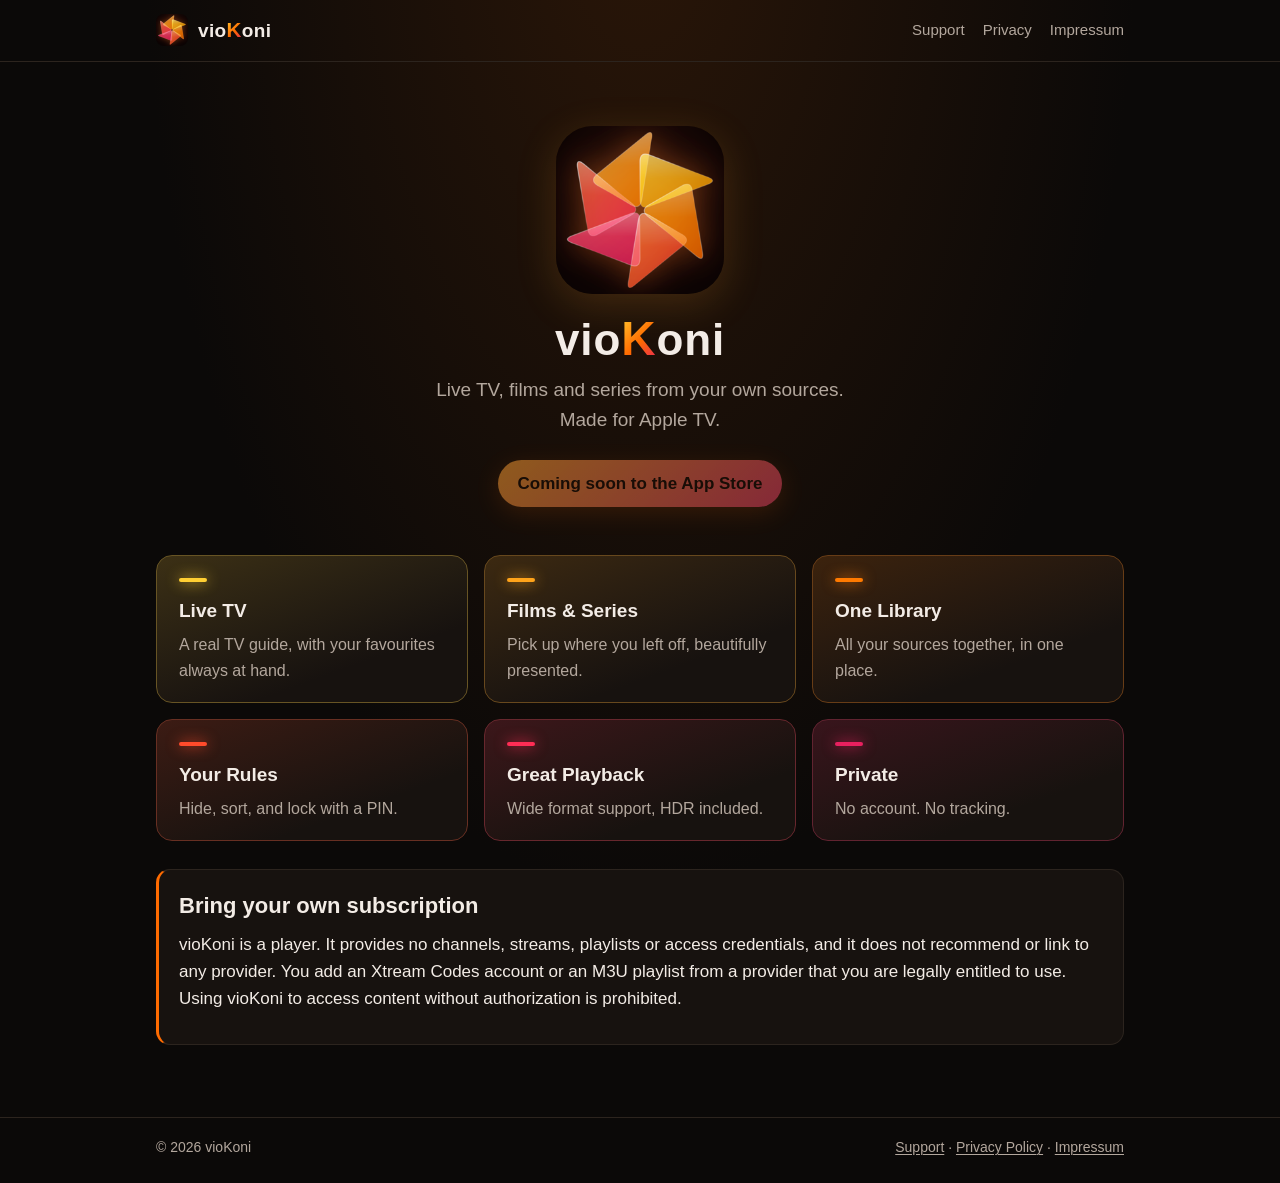
==== index.html @ 30dc4245 "Website, privacy policy, support and Impressum Co-Authored-By: Claude Opus 5.5 <noreply@anthropic.co" ====
<!doctype html>
<html lang="en">
<head>
<meta charset="utf-8">
<meta name="viewport" content="width=device-width, initial-scale=1">
<meta name="tdm-reservation" content="1">
<title>vioKoni</title>
<meta name="description" content="vioKoni is a media player for Apple TV: live TV with a real guide, films and series from the sources you already have.">
<link rel="icon" type="image/png" href="assets/favicon.png">
<link rel="apple-touch-icon" href="assets/apple-touch-icon.png">
<link rel="stylesheet" href="assets/site.css">
</head>
<body class="home">
<header class="site"><div class="wrap">
  <a class="brand" href="./"><img src="assets/favicon.png" alt=""><span class="wordmark">vio<span class="k">K</span>oni</span></a>
  <nav class="site"><a href="support/">Support</a><a href="privacy/">Privacy</a><a href="impressum/">Impressum</a></nav>
</div></header>

<main><div class="wrap">
  <section class="hero">
    <img src="assets/bloom-256.png" alt="vioKoni app icon">
    <h1 class="wordmark" aria-label="vioKoni">vio<span class="k">K</span>oni</h1>
    <p class="lead">Live TV, films and series from your own sources.<br>Made for Apple TV.</p>
    <span class="badge disabled">Coming soon to the App Store</span>
  </section>

  <div class="grid features">
    <div class="feature" style="--c:#ffcf33"><h3>Live TV</h3><p>A real TV guide, with your favourites always at hand.</p></div>
    <div class="feature" style="--c:#ffa31a"><h3>Films &amp; Series</h3><p>Pick up where you left off, beautifully presented.</p></div>
    <div class="feature" style="--c:#ff7a00"><h3>One Library</h3><p>All your sources together, in one place.</p></div>
    <div class="feature" style="--c:#ff4b2b"><h3>Your Rules</h3><p>Hide, sort, and lock with a PIN.</p></div>
    <div class="feature" style="--c:#ff2d55"><h3>Great Playback</h3><p>Wide format support, HDR included.</p></div>
    <div class="feature" style="--c:#e8205f"><h3>Private</h3><p>No account. No tracking.</p></div>
  </div>

  <div class="card notice" style="margin-top:28px">
    <h2>Bring your own subscription</h2>
    <p>vioKoni is a player. It provides no channels, streams, playlists or access credentials, and it does not recommend or link to any provider. You add an Xtream Codes account or an M3U playlist from a provider that you are legally entitled to use. Using vioKoni to access content without authorization is prohibited.</p>
  </div>
</div></main>

<footer class="site"><div class="wrap">
  <span>© 2026 vioKoni</span>
  <span><a href="support/">Support</a> · <a href="privacy/">Privacy Policy</a> · <a href="impressum/">Impressum</a></span>
</div></footer>
</body>
</html>
---- assets/site.css ----
:root {
  --bg: #0b0908;
  --bg-raised: #17120f;
  --text: #f3ece6;
  --muted: #b3a79d;
  --line: #2c241e;
  --accent: #f29a2e;
  --accent-2: #e2405f;
  --link: #ffb562;
  color-scheme: dark;
}

* { box-sizing: border-box; }

html { -webkit-text-size-adjust: 100%; }

body {
  margin: 0;
  background: radial-gradient(ellipse at 50% -10%, #2a1608 0%, var(--bg) 55%) no-repeat, var(--bg);
  color: var(--text);
  font: 17px/1.6 -apple-system, BlinkMacSystemFont, "SF Pro Text", "Segoe UI", Roboto, Helvetica, Arial, sans-serif;
  min-height: 100vh;
  display: flex;
  flex-direction: column;
}

a { color: var(--link); text-decoration-thickness: 1px; text-underline-offset: 2px; }
a:hover { color: #ffd19a; }

.wrap { width: 100%; max-width: 760px; margin: 0 auto; padding: 0 16px; }

header.site {
  border-bottom: 1px solid var(--line);
}
header.site .wrap {
  display: flex; align-items: center; justify-content: space-between;
  gap: 16px; padding-top: 14px; padding-bottom: 14px; flex-wrap: wrap;
}
.brand { display: flex; align-items: center; gap: 10px; color: var(--text); text-decoration: none; font-weight: 650; font-size: 19px; }
.brand img { width: 32px; height: 32px; border-radius: 8px; }
nav.site { display: flex; gap: 18px; flex-wrap: wrap; font-size: 15px; }
nav.site a { color: var(--muted); text-decoration: none; }
nav.site a:hover, nav.site a[aria-current="page"] { color: var(--text); }

main { flex: 1; padding: 40px 0 56px; }

h1 { font-size: 34px; line-height: 1.2; margin: 0 0 8px; letter-spacing: -0.01em; }
h2 { font-size: 22px; margin: 36px 0 8px; }
h3 { font-size: 18px; margin: 24px 0 6px; }
p, ul, ol { margin: 0 0 14px; }
li { margin-bottom: 4px; }
.lead { color: var(--muted); font-size: 19px; }
.meta { color: var(--muted); font-size: 15px; }

.hero { text-align: center; padding: 24px 0 8px; }
.hero img { width: 168px; height: 168px; border-radius: 22%; box-shadow: 0 10px 40px rgba(242,154,46,.18); }
.hero h1 { font-size: 44px; margin-top: 8px; }
.hero .lead { max-width: 560px; margin: 0 auto 24px; }

.badge {
  display: inline-block; padding: 10px 20px; border-radius: 999px;
  background: linear-gradient(135deg, var(--accent), var(--accent-2));
  color: #1a0d05; font-weight: 650; text-decoration: none;
}
.badge.disabled { opacity: .55; pointer-events: none; }

.card {
  background: var(--bg-raised); border: 1px solid var(--line);
  border-radius: 14px; padding: 18px 20px; margin: 16px 0;
}
.card h2, .card h3 { margin-top: 0; }

.notice { border-left: 3px solid var(--accent); }

.grid { display: grid; grid-template-columns: repeat(auto-fit, minmax(220px, 1fr)); gap: 14px; margin-top: 24px; }
.grid .card { margin: 0; }

table { width: 100%; border-collapse: collapse; margin: 8px 0 16px; font-size: 15px; }
th, td { text-align: left; vertical-align: top; padding: 8px 10px; border-bottom: 1px solid var(--line); }
th { color: var(--muted); font-weight: 600; }
.table-scroll { overflow-x: auto; }

hr { border: 0; border-top: 1px solid var(--line); margin: 40px 0; }

footer.site { border-top: 1px solid var(--line); color: var(--muted); font-size: 14px; }
footer.site .wrap { display: flex; gap: 18px; flex-wrap: wrap; justify-content: space-between; padding-top: 18px; padding-bottom: 24px; }
footer.site a { color: var(--muted); }

@media (max-width: 560px) {
  h1 { font-size: 28px; }
  .hero h1 { font-size: 36px; }
  .hero img { width: 128px; height: 128px; }
}

/* Wordmark as in the app (SplashWordmark): rounded, "vio" and "oni" white,
   the "K" a little heavier and larger in the bloom's gradient. */
.wordmark { font-family: ui-rounded, "SF Pro Rounded", -apple-system, BlinkMacSystemFont, "Nunito", "Segoe UI", sans-serif; font-weight: 600; letter-spacing: .02em; color: var(--text); }
.wordmark .k {
  font-weight: 800; font-size: 1.08em;
  background: linear-gradient(135deg, #ffcf33 0%, #ff6b00 55%, #e8215e 100%);
  -webkit-background-clip: text; background-clip: text; color: transparent;
}

/* Feature tiles: one petal colour each, from the icon's sweep. */
.features { grid-template-columns: repeat(auto-fit, minmax(260px, 1fr)); gap: 16px; margin-top: 40px; }
.feature {
  position: relative; padding: 22px 22px 18px; border-radius: 16px;
  background: linear-gradient(160deg, color-mix(in srgb, var(--c) 16%, var(--bg-raised)) 0%, var(--bg-raised) 70%);
  border: 1px solid color-mix(in srgb, var(--c) 28%, var(--line));
}
.feature::before {
  content: ""; display: block; width: 28px; height: 4px; border-radius: 2px;
  background: var(--c); margin-bottom: 14px; box-shadow: 0 0 14px var(--c);
}
.feature h3 { margin: 0 0 6px; font-size: 19px; }
.feature p { margin: 0; color: var(--muted); font-size: 16px; }
.hero .lead .grad, .grad {
  background: linear-gradient(135deg, #ffcf33 0%, #ff6b00 55%, #e8215e 100%);
  -webkit-background-clip: text; background-clip: text; color: transparent;
}
.badge { box-shadow: 0 6px 24px rgba(255,107,0,.25); }
.notice { border-left: 3px solid #ff6b00; }
body.home .wrap { max-width: 1000px; }

/* Text pages stay calm: the logo's colours only as a short gradient bar
   under the title, the wordmark and the links. */
.page-title::after {
  content: ""; display: block; width: 56px; height: 4px; border-radius: 2px; margin-top: 12px;
  background: linear-gradient(90deg, #ffcf33, #ff6b00 55%, #e8215e);
}
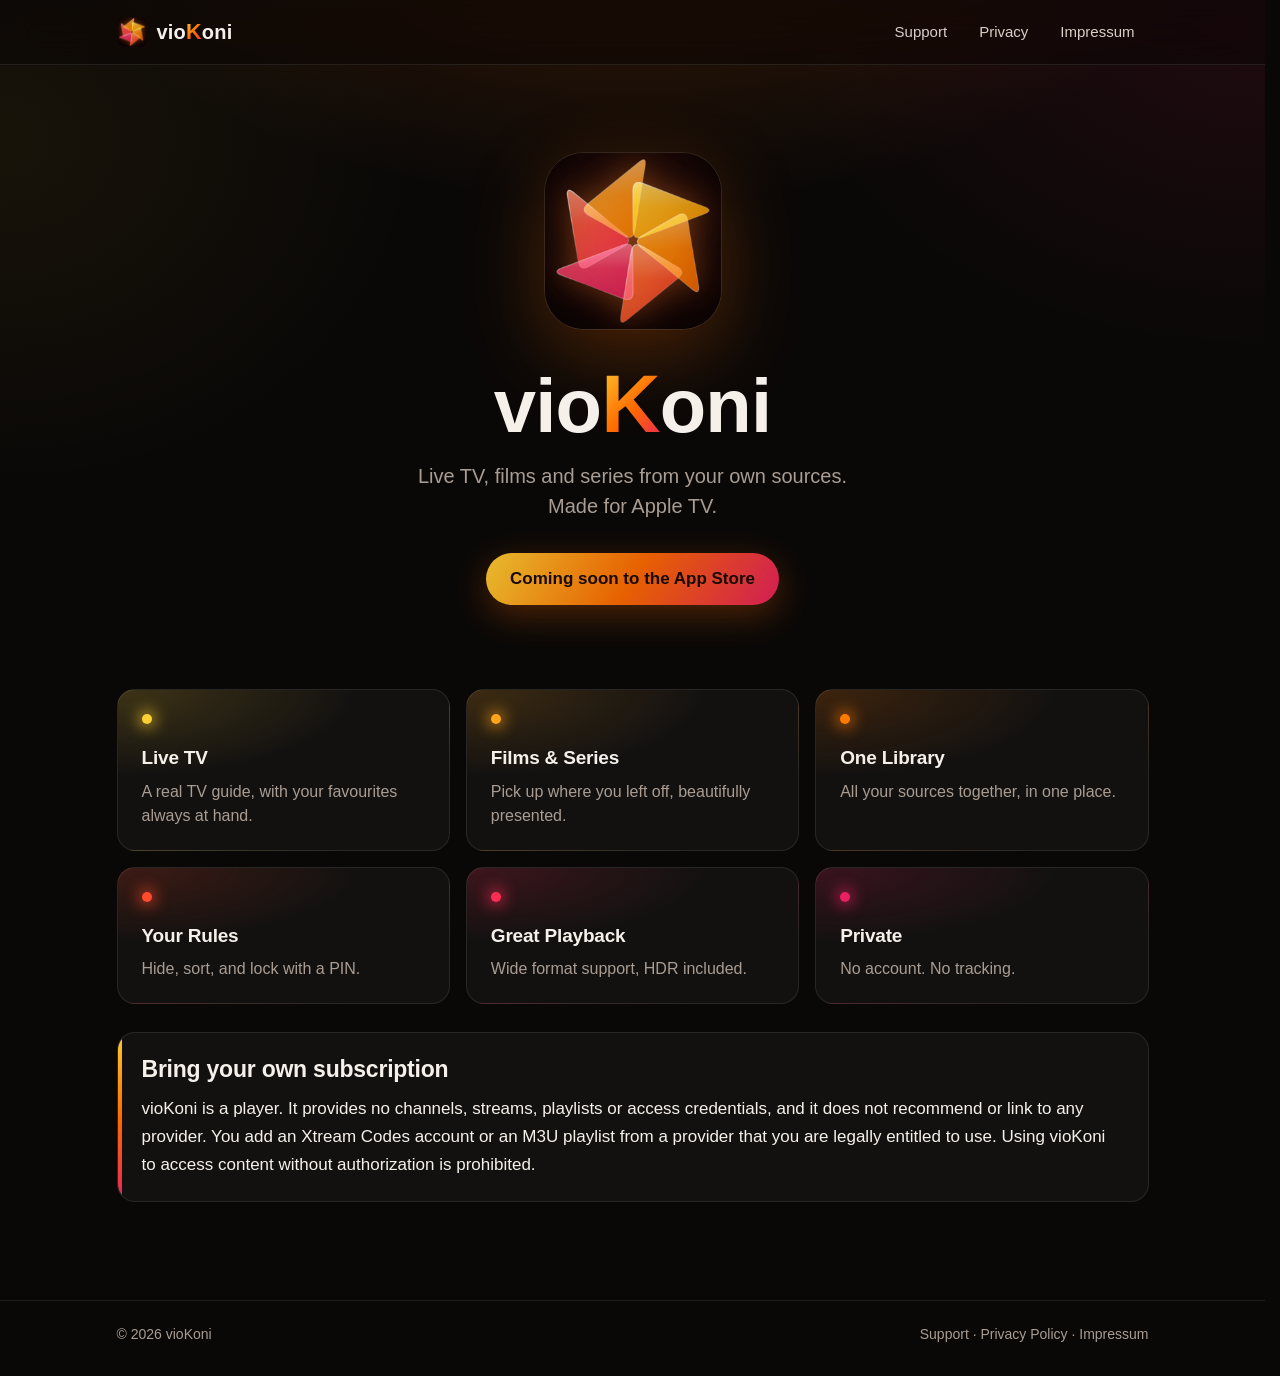
==== commit a9bdd4bc: "One frame width on every page, sticky glass header, calmer nav, refreshed tiles Co-Authored-By: Clau" ====
--- a/index.html
+++ b/index.html
@@ -10,13 +10,13 @@
 <link rel="apple-touch-icon" href="assets/apple-touch-icon.png">
 <link rel="stylesheet" href="assets/site.css">
 </head>
-<body class="home">
+<body>
 <header class="site"><div class="wrap">
   <a class="brand" href="./"><img src="assets/favicon.png" alt=""><span class="wordmark">vio<span class="k">K</span>oni</span></a>
   <nav class="site"><a href="support/">Support</a><a href="privacy/">Privacy</a><a href="impressum/">Impressum</a></nav>
 </div></header>
 
-<main><div class="wrap">
+<main class="home"><div class="wrap">
   <section class="hero">
     <img src="assets/bloom-256.png" alt="vioKoni app icon">
     <h1 class="wordmark" aria-label="vioKoni">vio<span class="k">K</span>oni</h1>
@@ -24,7 +24,7 @@
     <span class="badge disabled">Coming soon to the App Store</span>
   </section>
 
-  <div class="grid features">
+  <div class="features">
     <div class="feature" style="--c:#ffcf33"><h3>Live TV</h3><p>A real TV guide, with your favourites always at hand.</p></div>
     <div class="feature" style="--c:#ffa31a"><h3>Films &amp; Series</h3><p>Pick up where you left off, beautifully presented.</p></div>
     <div class="feature" style="--c:#ff7a00"><h3>One Library</h3><p>All your sources together, in one place.</p></div>
--- a/assets/site.css
+++ b/assets/site.css
@@ -1,130 +1,206 @@
+/* vioKoni website. System fonts only (no third-party requests, see privacy).
+   One frame width for header and footer on every page, so nothing jumps
+   between pages; text pages narrow only their reading column. */
+
 :root {
-  --bg: #0b0908;
-  --bg-raised: #17120f;
-  --text: #f3ece6;
-  --muted: #b3a79d;
-  --line: #2c241e;
-  --accent: #f29a2e;
-  --accent-2: #e2405f;
+  --bg: #0a0807;
+  --surface: rgba(255, 255, 255, 0.04);
+  --surface-strong: rgba(255, 255, 255, 0.07);
+  --stroke: rgba(255, 255, 255, 0.09);
+  --text: #f6f0ea;
+  --muted: #a99d93;
+  --nav: #d9cfc6;
   --link: #ffb562;
+  --link-hover: #ffd29e;
+  --yellow: #ffcf33;
+  --orange: #ff6b00;
+  --pink: #e8215e;
+  --brand: linear-gradient(120deg, var(--yellow) 0%, var(--orange) 50%, var(--pink) 100%);
+  --frame: 1080px;
+  --prose: 740px;
+  --radius: 18px;
   color-scheme: dark;
 }
 
 * { box-sizing: border-box; }
 
-html { -webkit-text-size-adjust: 100%; }
+html { -webkit-text-size-adjust: 100%; scrollbar-gutter: stable; scroll-padding-top: 88px; }
 
 body {
   margin: 0;
-  background: radial-gradient(ellipse at 50% -10%, #2a1608 0%, var(--bg) 55%) no-repeat, var(--bg);
-  color: var(--text);
-  font: 17px/1.6 -apple-system, BlinkMacSystemFont, "SF Pro Text", "Segoe UI", Roboto, Helvetica, Arial, sans-serif;
   min-height: 100vh;
   display: flex;
   flex-direction: column;
-}
-
-a { color: var(--link); text-decoration-thickness: 1px; text-underline-offset: 2px; }
-a:hover { color: #ffd19a; }
-
-.wrap { width: 100%; max-width: 760px; margin: 0 auto; padding: 0 16px; }
+  background-color: var(--bg);
+  background-image:
+    radial-gradient(900px 520px at 50% -160px, rgba(255, 107, 0, 0.22), transparent 70%),
+    radial-gradient(700px 500px at 100% 0%, rgba(232, 33, 94, 0.10), transparent 70%),
+    radial-gradient(600px 500px at 0% 10%, rgba(255, 207, 51, 0.06), transparent 70%);
+  background-repeat: no-repeat;
+  color: var(--text);
+  font: 17px/1.65 -apple-system, BlinkMacSystemFont, "SF Pro Text", "Segoe UI", Roboto, Helvetica, Arial, sans-serif;
+  -webkit-font-smoothing: antialiased;
+}
+
+a { color: var(--link); text-decoration-thickness: 1px; text-underline-offset: 3px; transition: color .15s; }
+a:hover { color: var(--link-hover); }
+
+.wrap { width: 100%; max-width: var(--frame); margin: 0 auto; padding: 0 24px; }
+
+/* ---------- Header: sticky glass bar, identical on every page ---------- */
 
 header.site {
-  border-bottom: 1px solid var(--line);
+  position: sticky; top: 0; z-index: 10;
+  background: rgba(10, 8, 7, 0.62);
+  -webkit-backdrop-filter: saturate(160%) blur(18px);
+  backdrop-filter: saturate(160%) blur(18px);
+  border-bottom: 1px solid var(--stroke);
 }
 header.site .wrap {
-  display: flex; align-items: center; justify-content: space-between;
-  gap: 16px; padding-top: 14px; padding-bottom: 14px; flex-wrap: wrap;
-}
-.brand { display: flex; align-items: center; gap: 10px; color: var(--text); text-decoration: none; font-weight: 650; font-size: 19px; }
-.brand img { width: 32px; height: 32px; border-radius: 8px; }
-nav.site { display: flex; gap: 18px; flex-wrap: wrap; font-size: 15px; }
-nav.site a { color: var(--muted); text-decoration: none; }
-nav.site a:hover, nav.site a[aria-current="page"] { color: var(--text); }
-
-main { flex: 1; padding: 40px 0 56px; }
-
-h1 { font-size: 34px; line-height: 1.2; margin: 0 0 8px; letter-spacing: -0.01em; }
-h2 { font-size: 22px; margin: 36px 0 8px; }
-h3 { font-size: 18px; margin: 24px 0 6px; }
-p, ul, ol { margin: 0 0 14px; }
-li { margin-bottom: 4px; }
-.lead { color: var(--muted); font-size: 19px; }
-.meta { color: var(--muted); font-size: 15px; }
-
-.hero { text-align: center; padding: 24px 0 8px; }
-.hero img { width: 168px; height: 168px; border-radius: 22%; box-shadow: 0 10px 40px rgba(242,154,46,.18); }
-.hero h1 { font-size: 44px; margin-top: 8px; }
-.hero .lead { max-width: 560px; margin: 0 auto 24px; }
-
-.badge {
-  display: inline-block; padding: 10px 20px; border-radius: 999px;
-  background: linear-gradient(135deg, var(--accent), var(--accent-2));
-  color: #1a0d05; font-weight: 650; text-decoration: none;
-}
-.badge.disabled { opacity: .55; pointer-events: none; }
-
-.card {
-  background: var(--bg-raised); border: 1px solid var(--line);
-  border-radius: 14px; padding: 18px 20px; margin: 16px 0;
-}
-.card h2, .card h3 { margin-top: 0; }
-
-.notice { border-left: 3px solid var(--accent); }
-
-.grid { display: grid; grid-template-columns: repeat(auto-fit, minmax(220px, 1fr)); gap: 14px; margin-top: 24px; }
-.grid .card { margin: 0; }
-
-table { width: 100%; border-collapse: collapse; margin: 8px 0 16px; font-size: 15px; }
-th, td { text-align: left; vertical-align: top; padding: 8px 10px; border-bottom: 1px solid var(--line); }
-th { color: var(--muted); font-weight: 600; }
-.table-scroll { overflow-x: auto; }
-
-hr { border: 0; border-top: 1px solid var(--line); margin: 40px 0; }
-
-footer.site { border-top: 1px solid var(--line); color: var(--muted); font-size: 14px; }
-footer.site .wrap { display: flex; gap: 18px; flex-wrap: wrap; justify-content: space-between; padding-top: 18px; padding-bottom: 24px; }
-footer.site a { color: var(--muted); }
-
-@media (max-width: 560px) {
-  h1 { font-size: 28px; }
-  .hero h1 { font-size: 36px; }
-  .hero img { width: 128px; height: 128px; }
-}
-
-/* Wordmark as in the app (SplashWordmark): rounded, "vio" and "oni" white,
-   the "K" a little heavier and larger in the bloom's gradient. */
-.wordmark { font-family: ui-rounded, "SF Pro Rounded", -apple-system, BlinkMacSystemFont, "Nunito", "Segoe UI", sans-serif; font-weight: 600; letter-spacing: .02em; color: var(--text); }
+  height: 64px;
+  display: flex; align-items: center; justify-content: space-between; gap: 16px;
+}
+.brand { display: flex; align-items: center; gap: 10px; text-decoration: none; flex: none; }
+.brand img { width: 30px; height: 30px; border-radius: 8px; display: block; }
+.brand .wordmark { font-size: 20px; line-height: 1; }
+
+nav.site { display: flex; gap: 4px; font-size: 15px; font-weight: 500; }
+nav.site a,
+nav.site a:visited {
+  color: var(--nav); text-decoration: none;
+  padding: 7px 14px; border-radius: 999px;
+  transition: background-color .15s, color .15s;
+}
+nav.site a:hover { color: #fff; background: var(--surface-strong); }
+nav.site a[aria-current="page"] { color: #fff; background: var(--surface-strong); box-shadow: inset 0 0 0 1px var(--stroke); }
+
+/* ---------- Wordmark, as in the app (SplashWordmark) ---------- */
+
+.wordmark {
+  font-family: ui-rounded, "SF Pro Rounded", -apple-system, BlinkMacSystemFont, "Nunito", "Segoe UI", sans-serif;
+  font-weight: 600; letter-spacing: .01em; color: var(--text);
+}
 .wordmark .k {
   font-weight: 800; font-size: 1.08em;
-  background: linear-gradient(135deg, #ffcf33 0%, #ff6b00 55%, #e8215e 100%);
+  background: linear-gradient(135deg, var(--yellow) 0%, var(--orange) 55%, var(--pink) 100%);
   -webkit-background-clip: text; background-clip: text; color: transparent;
 }
 
-/* Feature tiles: one petal colour each, from the icon's sweep. */
-.features { grid-template-columns: repeat(auto-fit, minmax(260px, 1fr)); gap: 16px; margin-top: 40px; }
+/* ---------- Main ---------- */
+
+main { flex: 1; padding: 56px 0 80px; }
+main.prose .wrap { max-width: calc(var(--prose) + 48px); }
+
+h1 { font-size: 40px; line-height: 1.15; margin: 0 0 10px; letter-spacing: -0.02em; font-weight: 700; }
+h2 { font-size: 23px; line-height: 1.3; margin: 44px 0 10px; letter-spacing: -0.01em; }
+h3 { font-size: 18px; margin: 28px 0 6px; }
+p, ul, ol { margin: 0 0 16px; }
+li { margin-bottom: 6px; }
+strong { color: #fff; }
+.lead { color: var(--muted); font-size: 20px; line-height: 1.5; }
+.meta { color: var(--muted); font-size: 15px; }
+
+.page-title::after {
+  content: ""; display: block; width: 56px; height: 4px; border-radius: 2px; margin-top: 14px;
+  background: var(--brand);
+}
+
+/* ---------- Home ---------- */
+
+.hero { text-align: center; padding: 32px 0 12px; }
+.hero img {
+  width: 176px; height: 176px; border-radius: 22%; display: block; margin: 0 auto;
+  box-shadow: 0 0 0 1px var(--stroke), 0 24px 80px rgba(255, 107, 0, 0.28);
+}
+.hero h1 { font-size: clamp(48px, 9vw, 76px); margin: 28px 0 10px; letter-spacing: -0.01em; }
+.hero .lead { max-width: 560px; margin: 0 auto 32px; }
+
+.badge {
+  display: inline-flex; align-items: center; gap: 8px;
+  padding: 12px 24px; border-radius: 999px;
+  background: var(--brand); color: #1a0b03; font-weight: 650; text-decoration: none;
+  box-shadow: 0 10px 34px rgba(255, 107, 0, 0.32);
+}
+.badge.disabled { opacity: .9; pointer-events: none; }
+
+.features {
+  display: grid; gap: 16px; margin: 72px 0 0;
+  grid-template-columns: repeat(3, 1fr);
+}
 .feature {
-  position: relative; padding: 22px 22px 18px; border-radius: 16px;
-  background: linear-gradient(160deg, color-mix(in srgb, var(--c) 16%, var(--bg-raised)) 0%, var(--bg-raised) 70%);
-  border: 1px solid color-mix(in srgb, var(--c) 28%, var(--line));
+  position: relative; padding: 24px 24px 22px; border-radius: var(--radius);
+  background:
+    radial-gradient(120% 90% at 0% 0%, color-mix(in srgb, var(--c) 18%, transparent), transparent 60%),
+    var(--surface);
+  border: 1px solid var(--stroke);
+  transition: transform .2s ease, border-color .2s ease, box-shadow .2s ease;
 }
 .feature::before {
-  content: ""; display: block; width: 28px; height: 4px; border-radius: 2px;
-  background: var(--c); margin-bottom: 14px; box-shadow: 0 0 14px var(--c);
-}
-.feature h3 { margin: 0 0 6px; font-size: 19px; }
-.feature p { margin: 0; color: var(--muted); font-size: 16px; }
-.hero .lead .grad, .grad {
-  background: linear-gradient(135deg, #ffcf33 0%, #ff6b00 55%, #e8215e 100%);
-  -webkit-background-clip: text; background-clip: text; color: transparent;
-}
-.badge { box-shadow: 0 6px 24px rgba(255,107,0,.25); }
-.notice { border-left: 3px solid #ff6b00; }
-body.home .wrap { max-width: 1000px; }
-
-/* Text pages stay calm: the logo's colours only as a short gradient bar
-   under the title, the wordmark and the links. */
-.page-title::after {
-  content: ""; display: block; width: 56px; height: 4px; border-radius: 2px; margin-top: 12px;
-  background: linear-gradient(90deg, #ffcf33, #ff6b00 55%, #e8215e);
-}
+  content: ""; display: block; width: 10px; height: 10px; border-radius: 50%;
+  background: var(--c); box-shadow: 0 0 16px 2px var(--c); margin-bottom: 18px;
+}
+.feature:hover {
+  transform: translateY(-3px);
+  border-color: color-mix(in srgb, var(--c) 45%, transparent);
+  box-shadow: 0 18px 50px -20px var(--c);
+}
+.feature h3 { margin: 0 0 6px; font-size: 19px; letter-spacing: -0.01em; }
+.feature p { margin: 0; color: var(--muted); font-size: 16px; line-height: 1.5; }
+
+/* ---------- Cards, notices, tables ---------- */
+
+.card {
+  background: var(--surface); border: 1px solid var(--stroke);
+  border-radius: var(--radius); padding: 22px 24px; margin: 18px 0;
+}
+.card h2, .card h3 { margin-top: 0; }
+.card > :last-child { margin-bottom: 0; }
+
+.notice { position: relative; overflow: hidden; }
+.notice::before { content: ""; position: absolute; inset: 0 auto 0 0; width: 4px; background: var(--brand); }
+main.home .notice { margin-top: 48px; }
+
+.grid { display: grid; grid-template-columns: repeat(auto-fit, minmax(240px, 1fr)); gap: 16px; margin-top: 28px; }
+.grid .card { margin: 0; }
+
+.table-scroll { overflow-x: auto; border: 1px solid var(--stroke); border-radius: 14px; margin: 12px 0 18px; }
+table { width: 100%; border-collapse: collapse; font-size: 15px; }
+th, td { text-align: left; vertical-align: top; padding: 12px 14px; border-bottom: 1px solid var(--stroke); }
+tr:last-child td { border-bottom: 0; }
+th { color: var(--muted); font-weight: 600; background: var(--surface); }
+
+hr { border: 0; border-top: 1px solid var(--stroke); margin: 48px 0; }
+
+/* ---------- Footer, same frame as the header ---------- */
+
+footer.site { border-top: 1px solid var(--stroke); color: var(--muted); font-size: 14px; }
+footer.site .wrap { display: flex; gap: 16px; flex-wrap: wrap; justify-content: space-between; align-items: center; padding-top: 22px; padding-bottom: 30px; }
+footer.site a, footer.site a:visited { color: var(--muted); text-decoration: none; }
+footer.site a:hover { color: var(--text); }
+
+/* ---------- Small screens ---------- */
+
+@media (max-width: 860px) {
+  .features { grid-template-columns: repeat(2, 1fr); }
+}
+@media (max-width: 600px) {
+  .wrap { padding: 0 16px; }
+  header.site .wrap { height: 58px; }
+  .brand .wordmark { font-size: 18px; }
+  .brand img { width: 26px; height: 26px; }
+  nav.site { font-size: 14px; gap: 0; }
+  nav.site a { padding: 6px 10px; }
+  main { padding: 36px 0 56px; }
+  main.prose .wrap { max-width: none; }
+  h1 { font-size: 32px; }
+  .hero img { width: 136px; height: 136px; }
+  .features { grid-template-columns: 1fr; margin-top: 52px; }
+}
+@media (max-width: 380px) {
+  .brand .wordmark { display: none; }
+}
+
+@media (prefers-reduced-motion: reduce) {
+  * { transition: none !important; }
+  .feature:hover { transform: none; }
+}
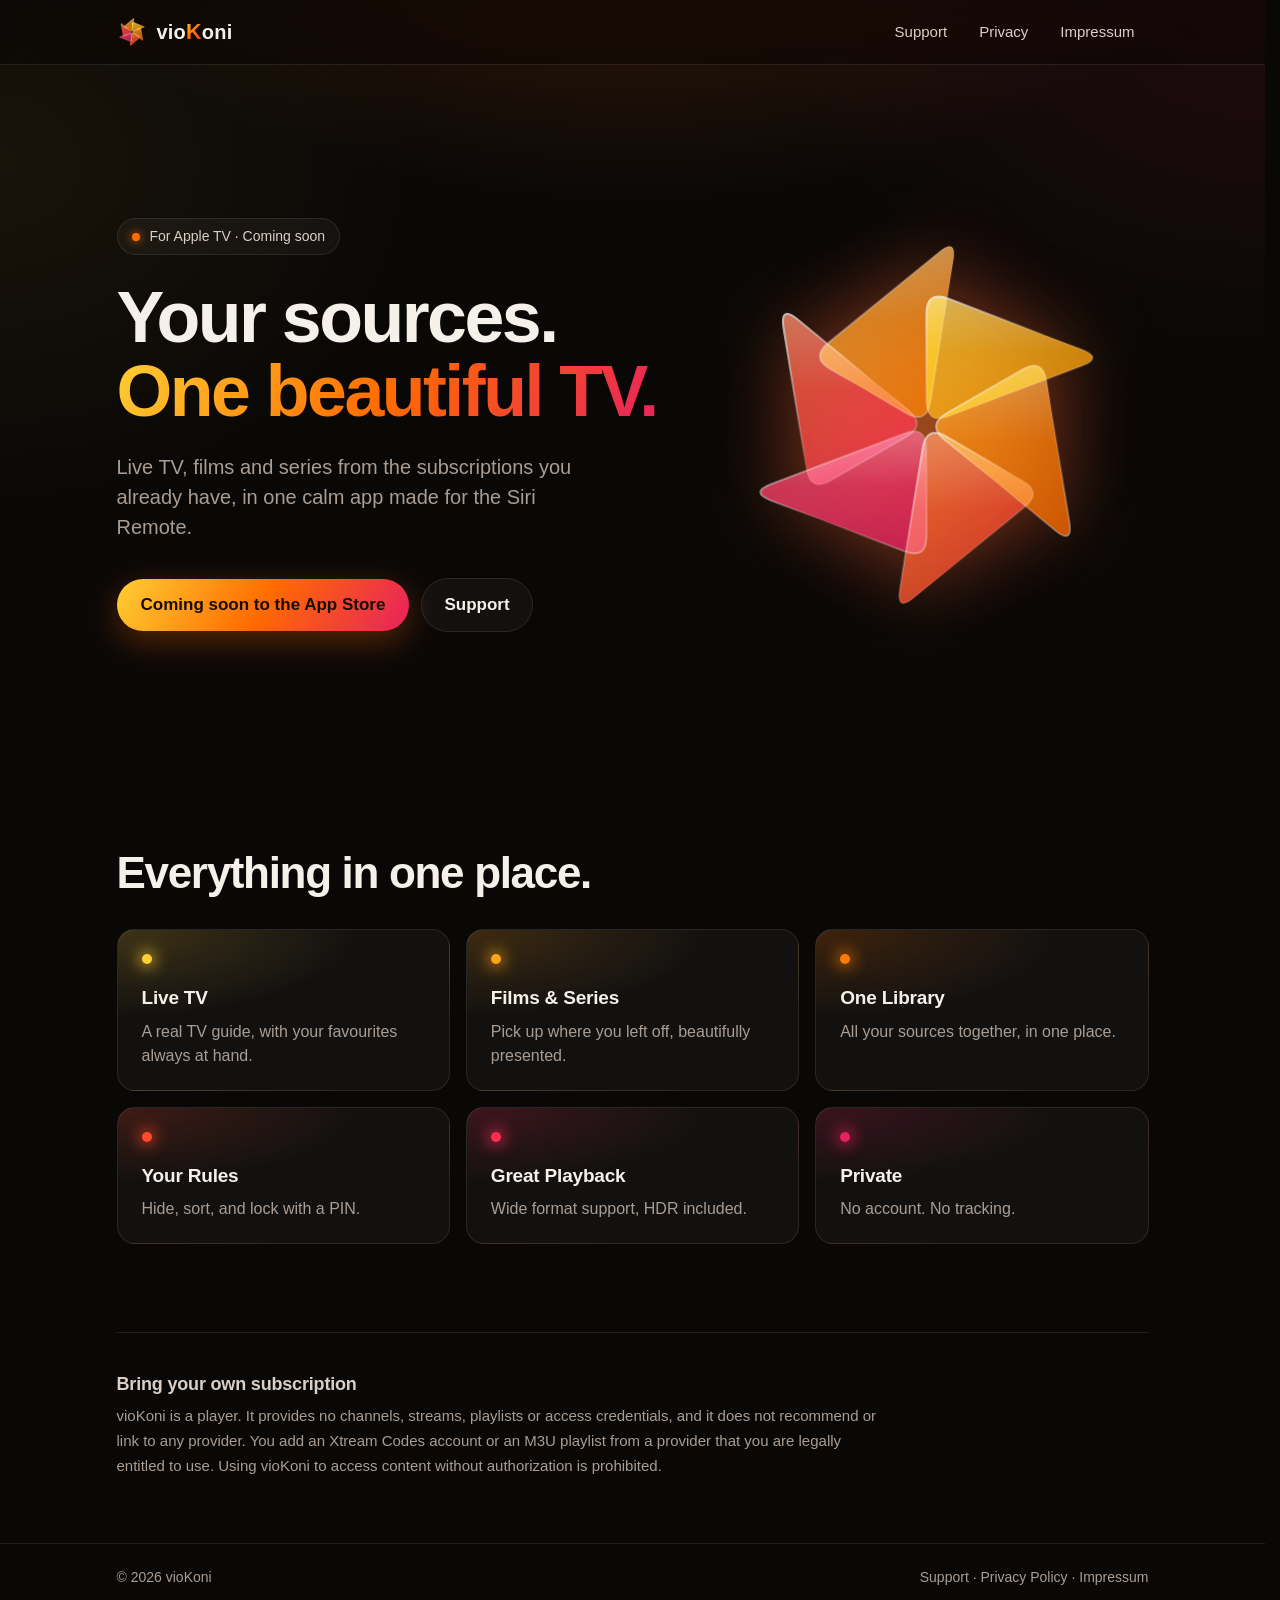
==== commit efe728c6: "Homepage: split hero with the free-standing bloom, bigger headline, quieter notice Co-Authored-By: C" ====
--- a/index.html
+++ b/index.html
@@ -6,38 +6,51 @@
 <meta name="tdm-reservation" content="1">
 <title>vioKoni</title>
 <meta name="description" content="vioKoni is a media player for Apple TV: live TV with a real guide, films and series from the sources you already have.">
+<link rel="icon" type="image/svg+xml" href="assets/bloom.svg">
 <link rel="icon" type="image/png" href="assets/favicon.png">
 <link rel="apple-touch-icon" href="assets/apple-touch-icon.png">
 <link rel="stylesheet" href="assets/site.css">
 </head>
 <body>
 <header class="site"><div class="wrap">
-  <a class="brand" href="./"><img src="assets/favicon.png" alt=""><span class="wordmark">vio<span class="k">K</span>oni</span></a>
+  <a class="brand" href="./"><img src="assets/bloom.svg" alt=""><span class="wordmark">vio<span class="k">K</span>oni</span></a>
   <nav class="site"><a href="support/">Support</a><a href="privacy/">Privacy</a><a href="impressum/">Impressum</a></nav>
 </div></header>
 
-<main class="home"><div class="wrap">
-  <section class="hero">
-    <img src="assets/bloom-256.png" alt="vioKoni app icon">
-    <h1 class="wordmark" aria-label="vioKoni">vio<span class="k">K</span>oni</h1>
-    <p class="lead">Live TV, films and series from your own sources.<br>Made for Apple TV.</p>
-    <span class="badge disabled">Coming soon to the App Store</span>
-  </section>
+<main class="home">
+  <section class="hero"><div class="wrap hero-grid">
+    <div class="hero-text">
+      <p class="eyebrow"><span class="dot"></span>For Apple TV · Coming soon</p>
+      <h1>Your sources.<br><span class="grad grad-line">One beautiful TV.</span></h1>
+      <p class="lead">Live TV, films and series from the subscriptions you already have, in one calm app made for the Siri Remote.</p>
+      <div class="actions">
+        <span class="badge disabled">Coming soon to the App Store</span>
+        <a class="ghost" href="support/">Support</a>
+      </div>
+    </div>
+    <div class="hero-art" aria-hidden="true">
+      <div class="halo"></div>
+      <img class="bloom" src="assets/bloom.svg" alt="">
+    </div>
+  </div></section>
 
-  <div class="features">
-    <div class="feature" style="--c:#ffcf33"><h3>Live TV</h3><p>A real TV guide, with your favourites always at hand.</p></div>
-    <div class="feature" style="--c:#ffa31a"><h3>Films &amp; Series</h3><p>Pick up where you left off, beautifully presented.</p></div>
-    <div class="feature" style="--c:#ff7a00"><h3>One Library</h3><p>All your sources together, in one place.</p></div>
-    <div class="feature" style="--c:#ff4b2b"><h3>Your Rules</h3><p>Hide, sort, and lock with a PIN.</p></div>
-    <div class="feature" style="--c:#ff2d55"><h3>Great Playback</h3><p>Wide format support, HDR included.</p></div>
-    <div class="feature" style="--c:#e8205f"><h3>Private</h3><p>No account. No tracking.</p></div>
-  </div>
+  <section class="section"><div class="wrap">
+    <h2 class="section-title">Everything in one place.</h2>
+    <div class="features">
+      <div class="feature" style="--c:#ffcf33"><h3>Live TV</h3><p>A real TV guide, with your favourites always at hand.</p></div>
+      <div class="feature" style="--c:#ffa31a"><h3>Films &amp; Series</h3><p>Pick up where you left off, beautifully presented.</p></div>
+      <div class="feature" style="--c:#ff7a00"><h3>One Library</h3><p>All your sources together, in one place.</p></div>
+      <div class="feature" style="--c:#ff4b2b"><h3>Your Rules</h3><p>Hide, sort, and lock with a PIN.</p></div>
+      <div class="feature" style="--c:#ff2d55"><h3>Great Playback</h3><p>Wide format support, HDR included.</p></div>
+      <div class="feature" style="--c:#e8205f"><h3>Private</h3><p>No account. No tracking.</p></div>
+    </div>
+  </div></section>
 
-  <div class="card notice" style="margin-top:28px">
+  <section class="section byos"><div class="wrap">
     <h2>Bring your own subscription</h2>
     <p>vioKoni is a player. It provides no channels, streams, playlists or access credentials, and it does not recommend or link to any provider. You add an Xtream Codes account or an M3U playlist from a provider that you are legally entitled to use. Using vioKoni to access content without authorization is prohibited.</p>
-  </div>
-</div></main>
+  </div></section>
+</main>
 
 <footer class="site"><div class="wrap">
   <span>© 2026 vioKoni</span>
--- a/assets/site.css
+++ b/assets/site.css
@@ -61,7 +61,7 @@
   display: flex; align-items: center; justify-content: space-between; gap: 16px;
 }
 .brand { display: flex; align-items: center; gap: 10px; text-decoration: none; flex: none; }
-.brand img { width: 30px; height: 30px; border-radius: 8px; display: block; }
+.brand img { width: 30px; height: 30px; display: block; }
 .brand .wordmark { font-size: 20px; line-height: 1; }
 
 nav.site { display: flex; gap: 4px; font-size: 15px; font-weight: 500; }
@@ -107,24 +107,71 @@
 
 /* ---------- Home ---------- */
 
-.hero { text-align: center; padding: 32px 0 12px; }
-.hero img {
-  width: 176px; height: 176px; border-radius: 22%; display: block; margin: 0 auto;
-  box-shadow: 0 0 0 1px var(--stroke), 0 24px 80px rgba(255, 107, 0, 0.28);
-}
-.hero h1 { font-size: clamp(48px, 9vw, 76px); margin: 28px 0 10px; letter-spacing: -0.01em; }
-.hero .lead { max-width: 560px; margin: 0 auto 32px; }
-
+main.home { padding: 0 0 40px; }
+
+.hero { position: relative; overflow: hidden; }
+.hero-grid {
+  display: grid; grid-template-columns: 1.25fr 1fr; align-items: center; gap: 32px;
+  min-height: min(720px, calc(100vh - 64px)); padding-top: 48px; padding-bottom: 48px;
+}
+.eyebrow {
+  display: inline-flex; align-items: center; gap: 10px;
+  padding: 6px 14px; border-radius: 999px; margin: 0 0 26px;
+  background: var(--surface); border: 1px solid var(--stroke);
+  color: var(--nav); font-size: 14px; font-weight: 500;
+}
+.eyebrow .dot { width: 8px; height: 8px; border-radius: 50%; background: var(--orange); box-shadow: 0 0 10px var(--orange); }
+.hero h1 {
+  font-size: clamp(40px, 5.6vw, 76px); line-height: 1.02; letter-spacing: -0.035em;
+  font-weight: 750; margin: 0 0 24px;
+}
+.grad {
+  background: var(--brand); -webkit-background-clip: text; background-clip: text; color: transparent;
+  padding-bottom: .06em;
+}
+.hero .lead { max-width: 500px; margin: 0 0 36px; font-size: 20px; }
+.grad-line { white-space: nowrap; }
 .badge {
   display: inline-flex; align-items: center; gap: 8px;
   padding: 12px 24px; border-radius: 999px;
   background: var(--brand); color: #1a0b03; font-weight: 650; text-decoration: none;
   box-shadow: 0 10px 34px rgba(255, 107, 0, 0.32);
 }
-.badge.disabled { opacity: .9; pointer-events: none; }
+.badge.disabled { pointer-events: none; }
+.actions { display: flex; align-items: center; gap: 12px; flex-wrap: wrap; }
+.ghost, .ghost:visited {
+  display: inline-flex; padding: 12px 22px; border-radius: 999px;
+  color: var(--text); text-decoration: none; font-weight: 600;
+  background: var(--surface); border: 1px solid var(--stroke);
+  transition: background-color .15s;
+}
+.ghost:hover { color: #fff; background: var(--surface-strong); }
+
+.hero-art { position: relative; display: grid; place-items: center; aspect-ratio: 1; }
+.halo {
+  position: absolute; inset: 8%; border-radius: 50%;
+  background: radial-gradient(circle, rgba(255, 122, 41, .55) 0%, rgba(255, 60, 60, .18) 38%, transparent 68%);
+  filter: blur(30px);
+}
+.bloom {
+  position: relative; width: 88%; height: auto;
+  filter: drop-shadow(0 0 40px rgba(255, 122, 41, .35));
+  animation: spin 90s linear infinite;
+}
+@keyframes spin { to { transform: rotate(360deg); } }
+
+.section { padding: 64px 0 24px; }
+.section-title {
+  font-size: clamp(30px, 3.6vw, 44px); letter-spacing: -0.03em; line-height: 1.1;
+  margin: 0 0 32px; text-align: left;
+}
+
+.byos .wrap > h2 { border-top: 1px solid var(--stroke); padding-top: 40px; }
+.byos h2 { font-size: 18px; margin: 0 0 8px; color: var(--nav); }
+.byos p { color: var(--muted); font-size: 15px; max-width: 760px; margin: 0; }
 
 .features {
-  display: grid; gap: 16px; margin: 72px 0 0;
+  display: grid; gap: 16px; margin: 0;
   grid-template-columns: repeat(3, 1fr);
 }
 .feature {
@@ -158,7 +205,6 @@
 
 .notice { position: relative; overflow: hidden; }
 .notice::before { content: ""; position: absolute; inset: 0 auto 0 0; width: 4px; background: var(--brand); }
-main.home .notice { margin-top: 48px; }
 
 .grid { display: grid; grid-template-columns: repeat(auto-fit, minmax(240px, 1fr)); gap: 16px; margin-top: 28px; }
 .grid .card { margin: 0; }
@@ -182,6 +228,10 @@
 
 @media (max-width: 860px) {
   .features { grid-template-columns: repeat(2, 1fr); }
+  .hero-grid { grid-template-columns: 1fr; min-height: 0; gap: 8px; padding-top: 24px; text-align: center; }
+  .hero-art { order: -1; width: min(340px, 80vw); margin: 0 auto; }
+  .hero .lead { margin-left: auto; margin-right: auto; }
+  .actions { justify-content: center; }
 }
 @media (max-width: 600px) {
   .wrap { padding: 0 16px; }
@@ -193,14 +243,15 @@
   main { padding: 36px 0 56px; }
   main.prose .wrap { max-width: none; }
   h1 { font-size: 32px; }
-  .hero img { width: 136px; height: 136px; }
-  .features { grid-template-columns: 1fr; margin-top: 52px; }
+  .features { grid-template-columns: 1fr; }
+  .hero .lead { font-size: 18px; }
 }
 @media (max-width: 380px) {
   .brand .wordmark { display: none; }
 }
 
 @media (prefers-reduced-motion: reduce) {
+  .bloom { animation: none; }
   * { transition: none !important; }
   .feature:hover { transform: none; }
 }
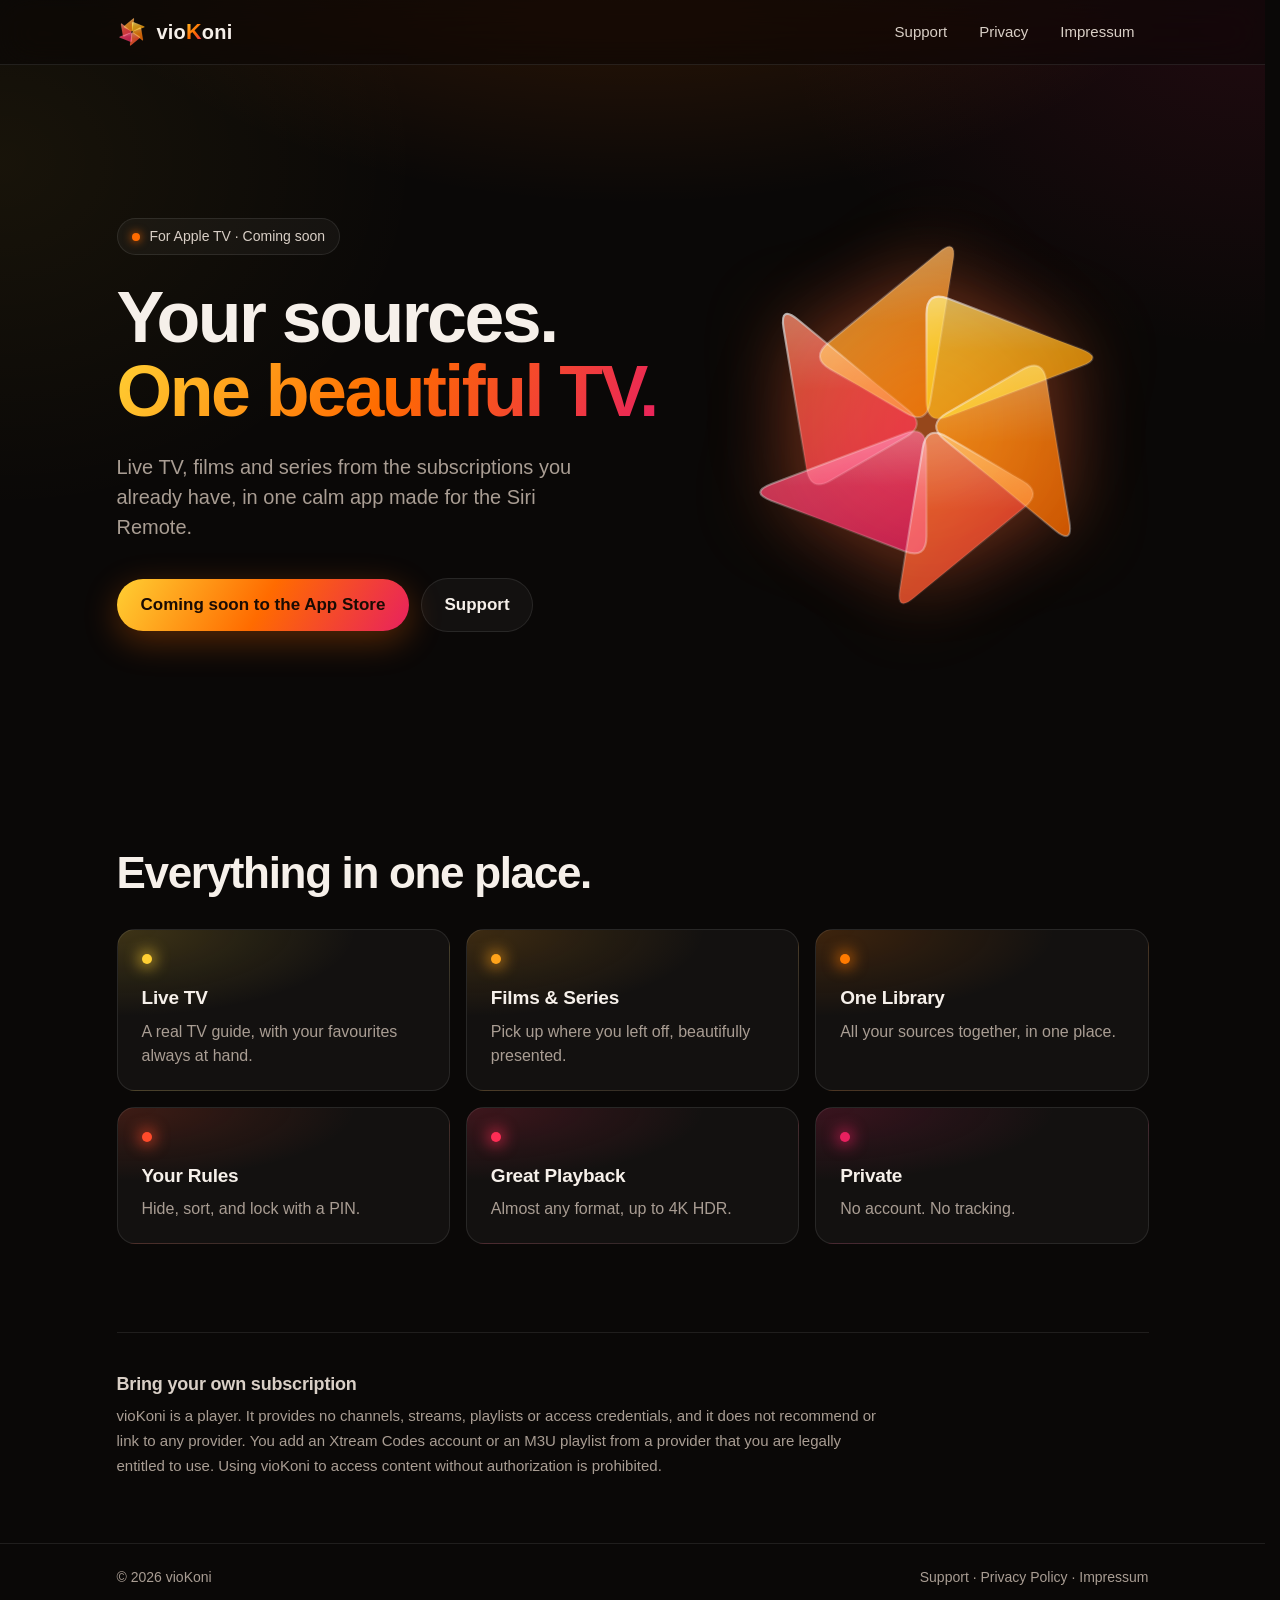
==== commit 838b2619: "Playback tile: up to 4K HDR Co-Authored-By: Claude Opus 5.5 <noreply@anthropic.com>" ====
--- a/index.html
+++ b/index.html
@@ -41,7 +41,7 @@
       <div class="feature" style="--c:#ffa31a"><h3>Films &amp; Series</h3><p>Pick up where you left off, beautifully presented.</p></div>
       <div class="feature" style="--c:#ff7a00"><h3>One Library</h3><p>All your sources together, in one place.</p></div>
       <div class="feature" style="--c:#ff4b2b"><h3>Your Rules</h3><p>Hide, sort, and lock with a PIN.</p></div>
-      <div class="feature" style="--c:#ff2d55"><h3>Great Playback</h3><p>Wide format support, HDR included.</p></div>
+      <div class="feature" style="--c:#ff2d55"><h3>Great Playback</h3><p>Almost any format, up to 4K HDR.</p></div>
       <div class="feature" style="--c:#e8205f"><h3>Private</h3><p>No account. No tracking.</p></div>
     </div>
   </div></section>
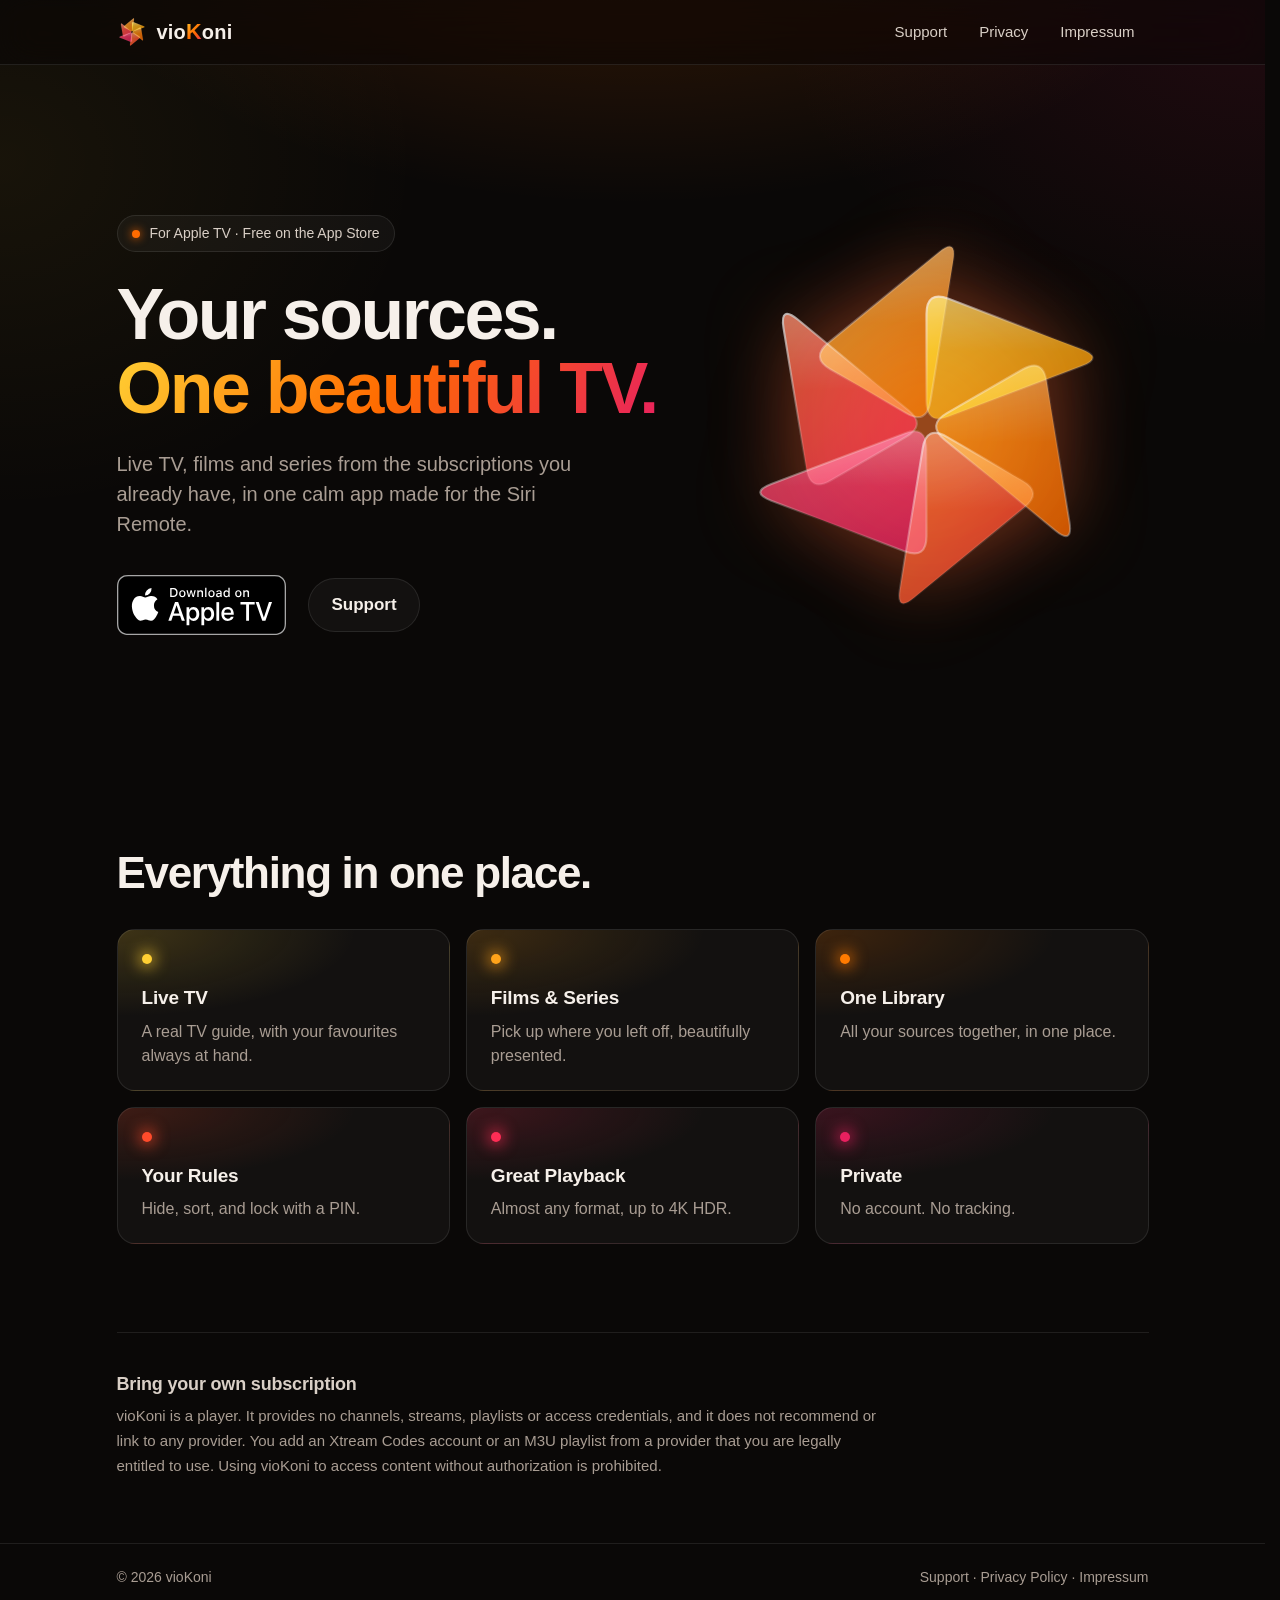
==== commit da6ccbaf: "Home: vioKoni is on the App Store, Apple TV badge" ====
--- a/index.html
+++ b/index.html
@@ -20,11 +20,11 @@
 <main class="home">
   <section class="hero"><div class="wrap hero-grid">
     <div class="hero-text">
-      <p class="eyebrow"><span class="dot"></span>For Apple TV · Coming soon</p>
+      <p class="eyebrow"><span class="dot"></span>For Apple TV · Free on the App Store</p>
       <h1>Your sources.<br><span class="grad grad-line">One beautiful TV.</span></h1>
       <p class="lead">Live TV, films and series from the subscriptions you already have, in one calm app made for the Siri Remote.</p>
       <div class="actions">
-        <span class="badge disabled">Coming soon to the App Store</span>
+        <a class="store-badge" href="https://apps.apple.com/app/id6837777153"><img src="assets/apple-tv-badge.svg" width="170" height="60" alt="Download on Apple TV"></a>
         <a class="ghost" href="support/">Support</a>
       </div>
     </div>
--- a/assets/site.css
+++ b/assets/site.css
@@ -138,6 +138,9 @@
   box-shadow: 0 10px 34px rgba(255, 107, 0, 0.32);
 }
 .badge.disabled { pointer-events: none; }
+/* Apple's badge, unaltered; Apple asks for clear space of a quarter of its height. */
+.store-badge { display: inline-flex; margin-right: 10px; }
+.store-badge img { display: block; height: 60px; width: auto; }
 .actions { display: flex; align-items: center; gap: 12px; flex-wrap: wrap; }
 .ghost, .ghost:visited {
   display: inline-flex; padding: 12px 22px; border-radius: 999px;
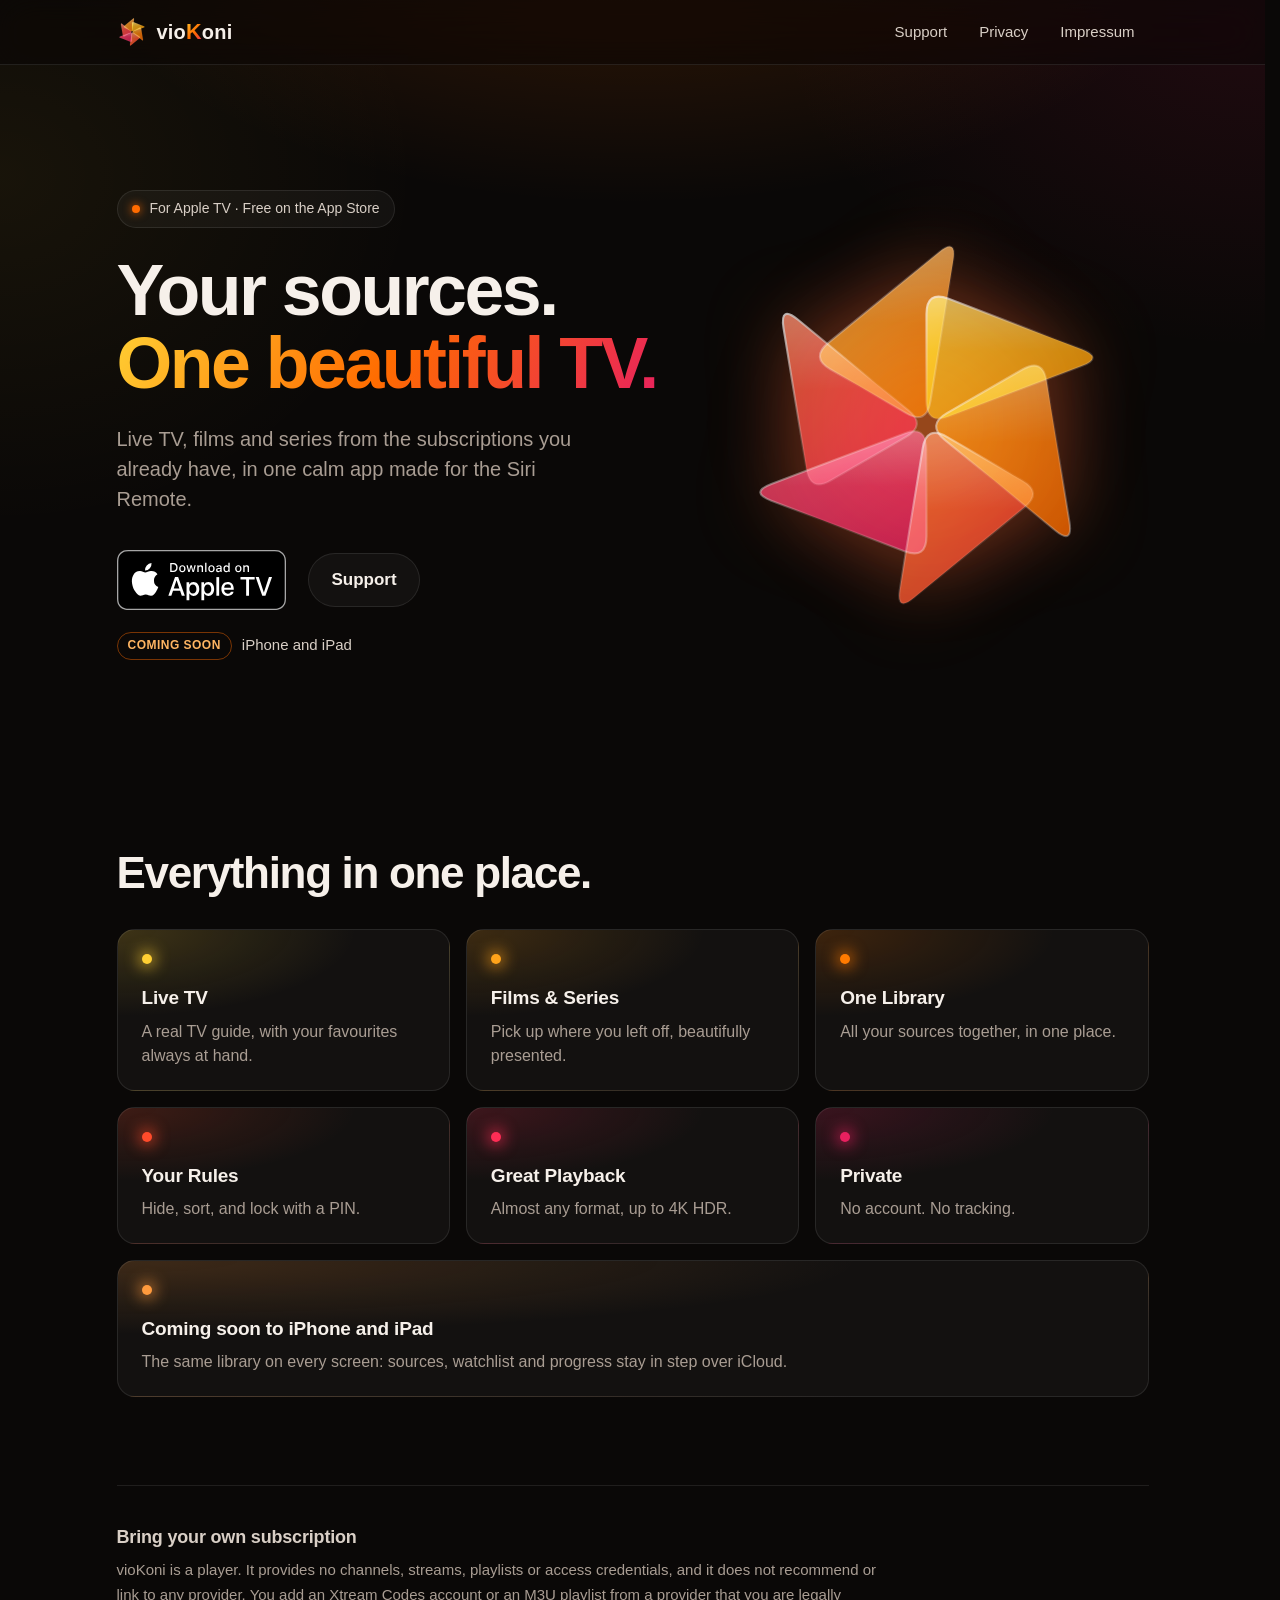
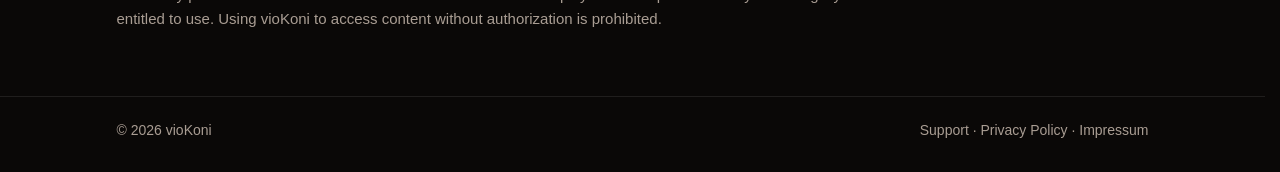
==== commit 06481851: "Coming soon to iPhone and iPad" ====
--- a/index.html
+++ b/index.html
@@ -27,6 +27,7 @@
         <a class="store-badge" href="https://apps.apple.com/app/id6837777153"><img src="assets/apple-tv-badge.svg" width="170" height="60" alt="Download on Apple TV"></a>
         <a class="ghost" href="support/">Support</a>
       </div>
+      <p class="soon"><span class="soon-tag">Coming soon</span>iPhone and iPad</p>
     </div>
     <div class="hero-art" aria-hidden="true">
       <div class="halo"></div>
@@ -43,6 +44,7 @@
       <div class="feature" style="--c:#ff4b2b"><h3>Your Rules</h3><p>Hide, sort, and lock with a PIN.</p></div>
       <div class="feature" style="--c:#ff2d55"><h3>Great Playback</h3><p>Almost any format, up to 4K HDR.</p></div>
       <div class="feature" style="--c:#e8205f"><h3>Private</h3><p>No account. No tracking.</p></div>
+      <div class="feature wide" style="--c:#ff9a3d"><h3>Coming soon to iPhone and iPad</h3><p>The same library on every screen: sources, watchlist and progress stay in step over iCloud.</p></div>
     </div>
   </div></section>
 
--- a/assets/site.css
+++ b/assets/site.css
@@ -196,6 +196,14 @@
 }
 .feature h3 { margin: 0 0 6px; font-size: 19px; letter-spacing: -0.01em; }
 .feature p { margin: 0; color: var(--muted); font-size: 16px; line-height: 1.5; }
+.feature.wide { grid-column: 1 / -1; }
+
+.soon { display: flex; align-items: center; gap: 10px; margin: 22px 0 0; color: var(--nav); font-size: 15px; }
+.soon-tag {
+  padding: 3px 10px; border-radius: 999px; font-size: 12px; font-weight: 650;
+  letter-spacing: .04em; text-transform: uppercase;
+  color: var(--link); border: 1px solid color-mix(in srgb, var(--orange) 45%, transparent);
+}
 
 /* ---------- Cards, notices, tables ---------- */
 
@@ -235,6 +243,7 @@
   .hero-art { order: -1; width: min(340px, 80vw); margin: 0 auto; }
   .hero .lead { margin-left: auto; margin-right: auto; }
   .actions { justify-content: center; }
+  .soon { justify-content: center; }
 }
 @media (max-width: 600px) {
   .wrap { padding: 0 16px; }
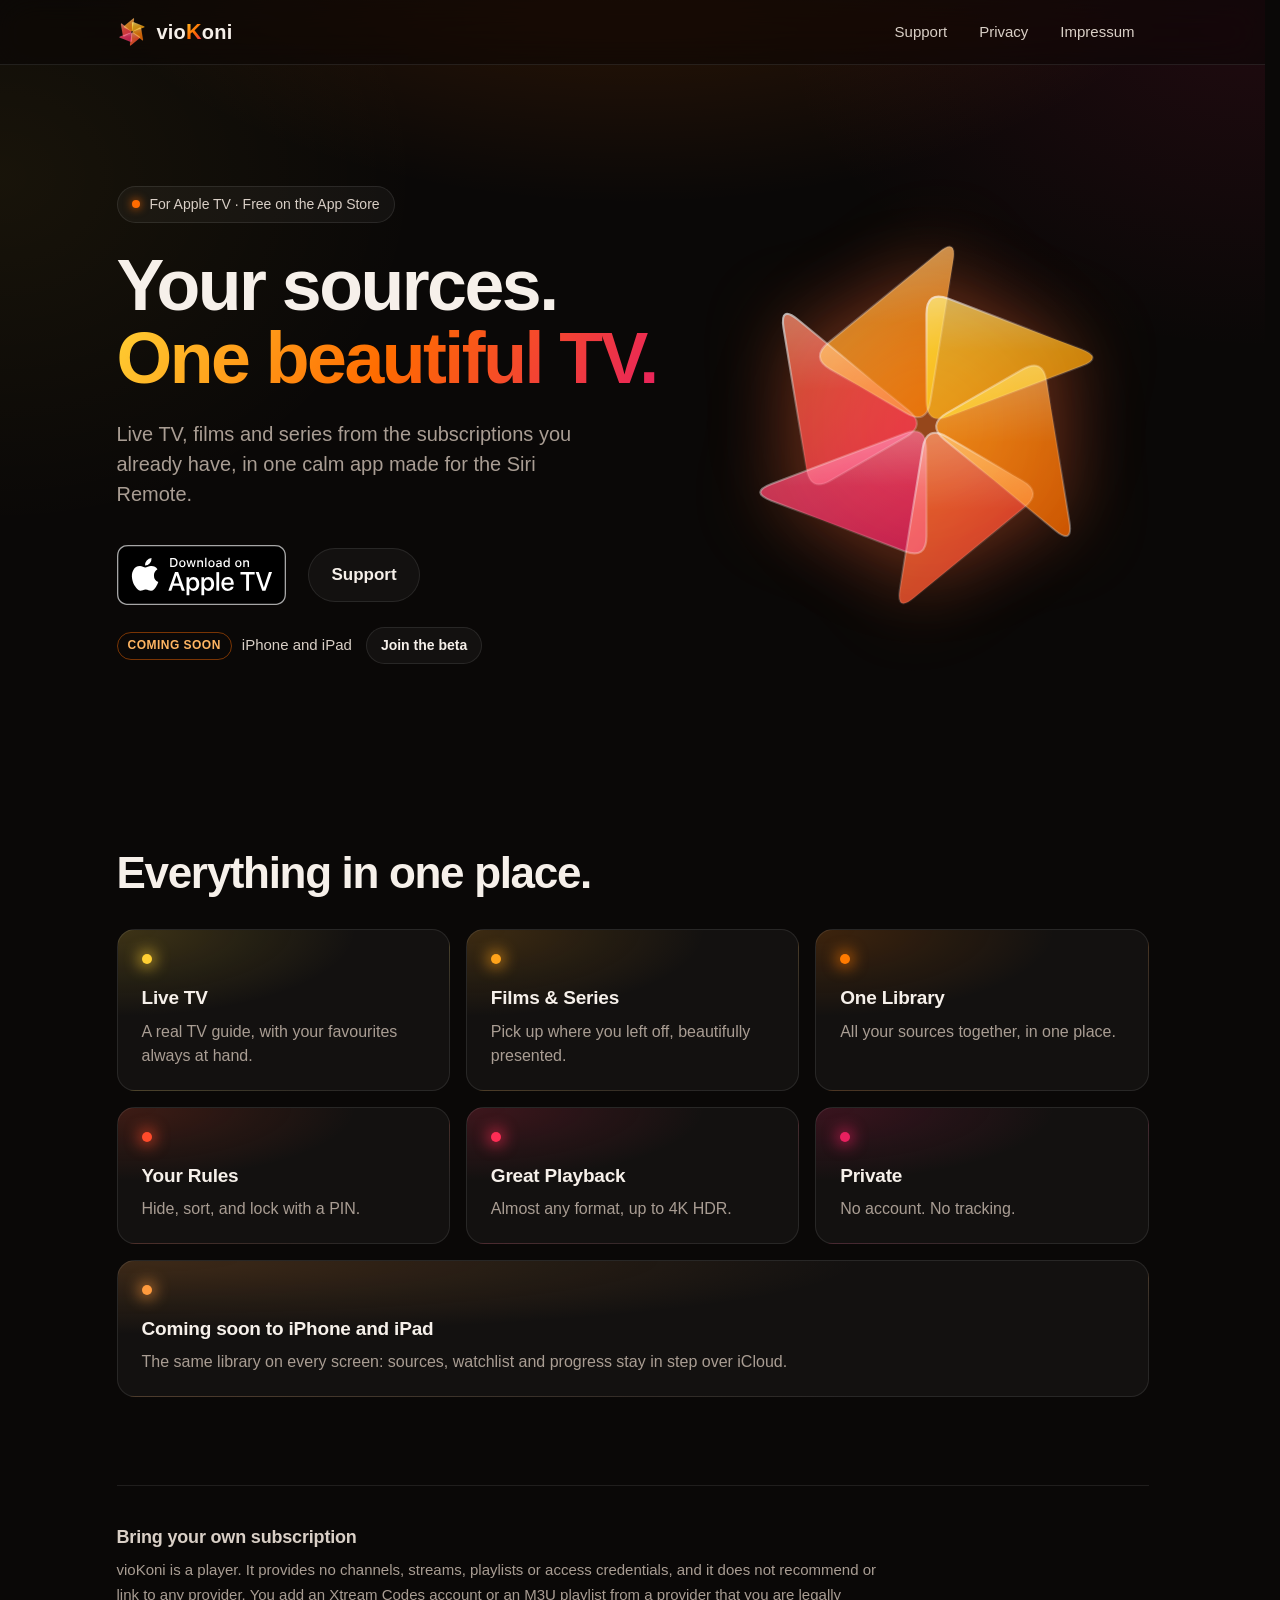
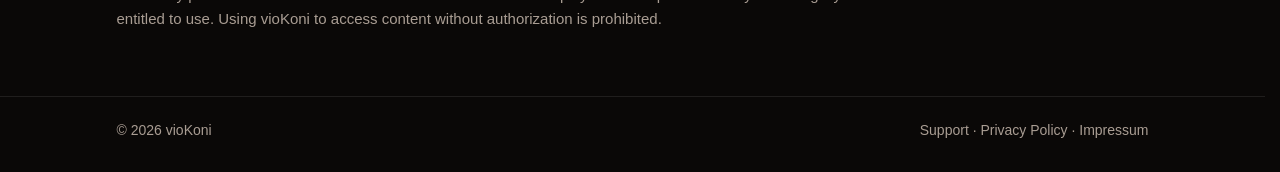
==== commit ec5ce49e: "Join the beta by e-mail" ====
--- a/index.html
+++ b/index.html
@@ -27,7 +27,7 @@
         <a class="store-badge" href="https://apps.apple.com/app/id6837777153"><img src="assets/apple-tv-badge.svg" width="170" height="60" alt="Download on Apple TV"></a>
         <a class="ghost" href="support/">Support</a>
       </div>
-      <p class="soon"><span class="soon-tag">Coming soon</span>iPhone and iPad</p>
+      <p class="soon"><span class="soon-tag">Coming soon</span><span>iPhone and iPad</span><a class="soon-join" href="support/#beta">Join the beta</a></p>
     </div>
     <div class="hero-art" aria-hidden="true">
       <div class="halo"></div>
--- a/assets/site.css
+++ b/assets/site.css
@@ -198,12 +198,20 @@
 .feature p { margin: 0; color: var(--muted); font-size: 16px; line-height: 1.5; }
 .feature.wide { grid-column: 1 / -1; }
 
-.soon { display: flex; align-items: center; gap: 10px; margin: 22px 0 0; color: var(--nav); font-size: 15px; }
+.soon { display: flex; flex-wrap: wrap; align-items: center; gap: 10px; margin: 22px 0 0; color: var(--nav); font-size: 15px; }
+.soon > * { white-space: nowrap; }
 .soon-tag {
   padding: 3px 10px; border-radius: 999px; font-size: 12px; font-weight: 650;
   letter-spacing: .04em; text-transform: uppercase;
   color: var(--link); border: 1px solid color-mix(in srgb, var(--orange) 45%, transparent);
 }
+.soon-join, .soon-join:visited {
+  margin-left: 4px; padding: 6px 14px; border-radius: 999px;
+  color: var(--text); text-decoration: none; font-weight: 600; font-size: 14px;
+  background: var(--surface); border: 1px solid var(--stroke);
+  transition: background-color .15s;
+}
+.soon-join:hover { color: #fff; background: var(--surface-strong); }
 
 /* ---------- Cards, notices, tables ---------- */
 
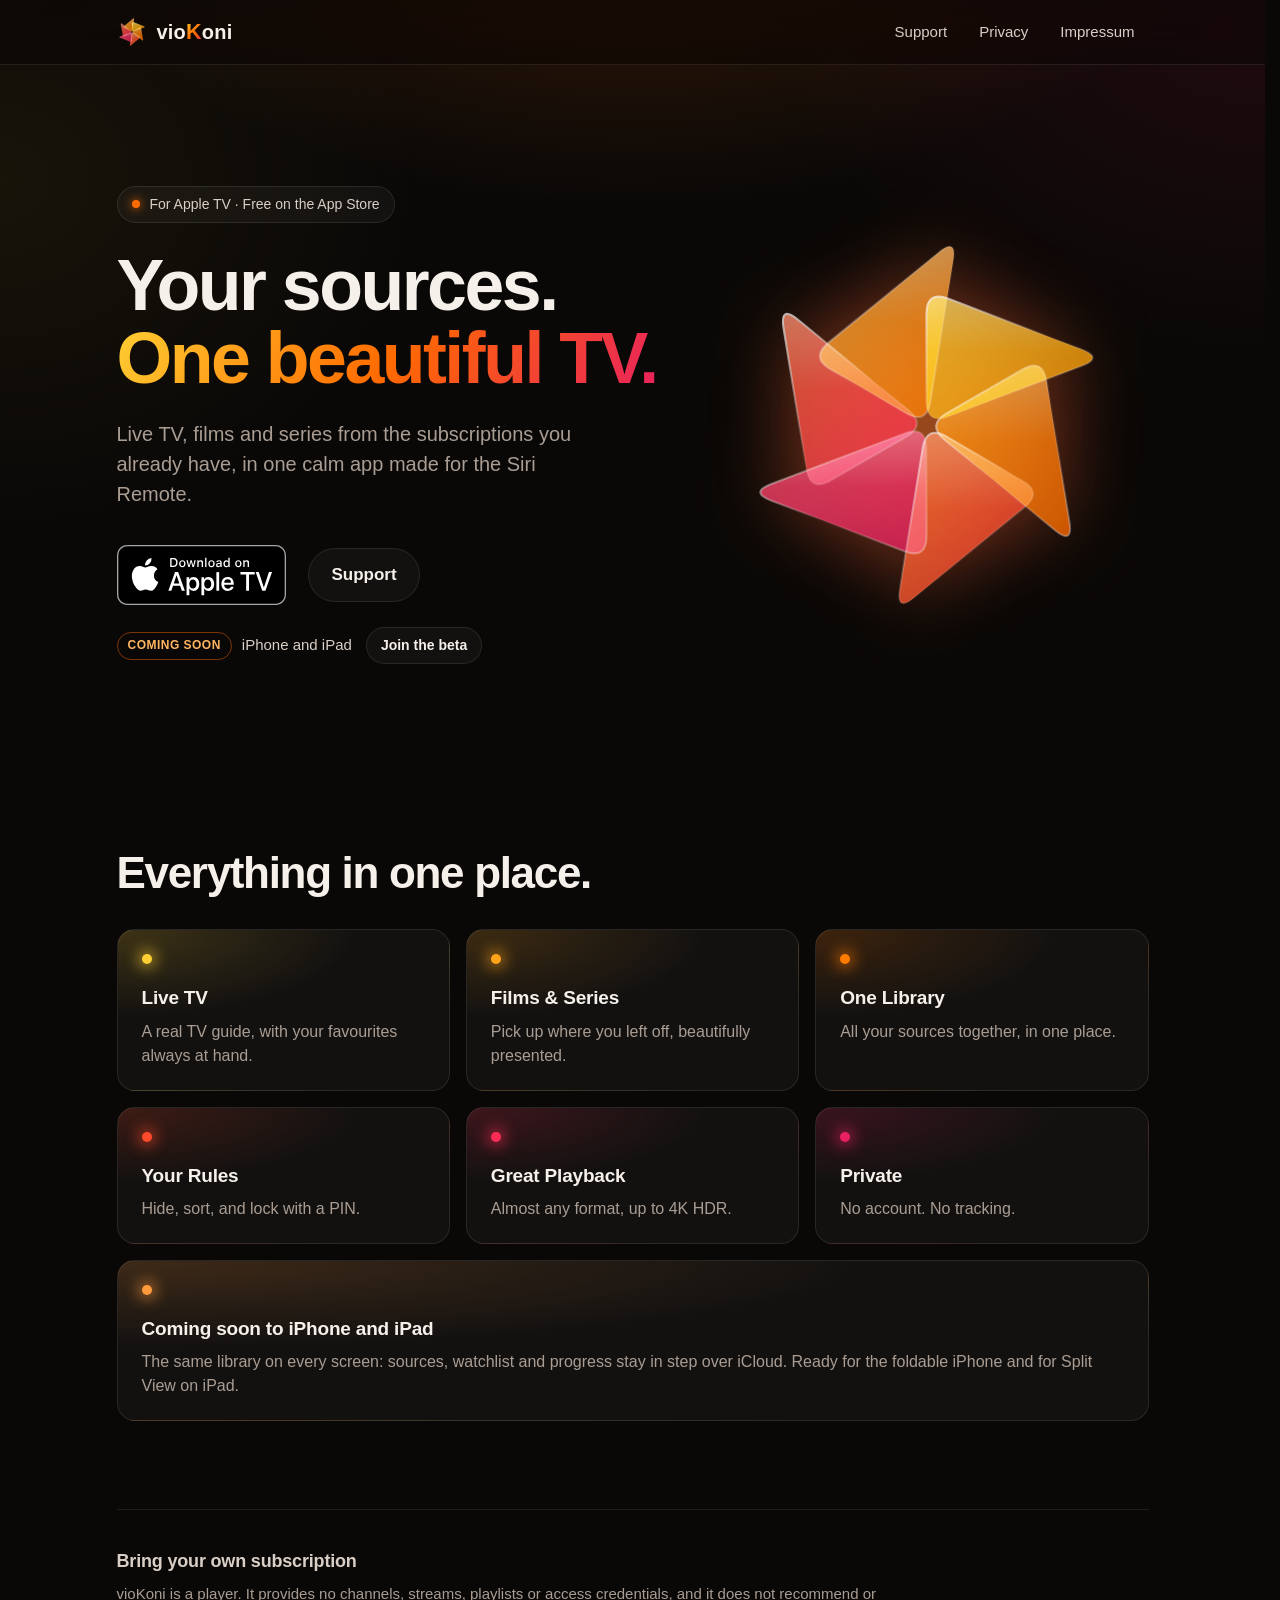
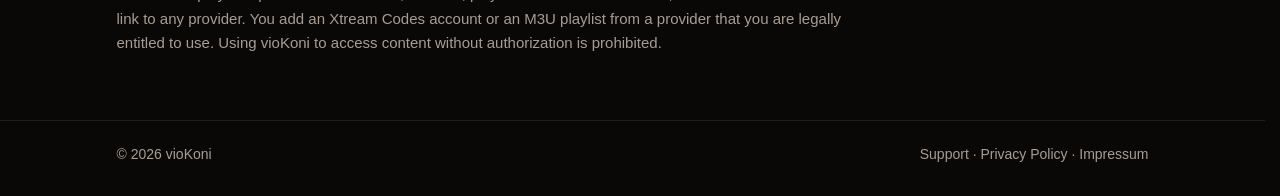
==== commit 22940ba9: "Foldable iPhone and Split View, iOS version in support hint" ====
--- a/index.html
+++ b/index.html
@@ -44,7 +44,7 @@
       <div class="feature" style="--c:#ff4b2b"><h3>Your Rules</h3><p>Hide, sort, and lock with a PIN.</p></div>
       <div class="feature" style="--c:#ff2d55"><h3>Great Playback</h3><p>Almost any format, up to 4K HDR.</p></div>
       <div class="feature" style="--c:#e8205f"><h3>Private</h3><p>No account. No tracking.</p></div>
-      <div class="feature wide" style="--c:#ff9a3d"><h3>Coming soon to iPhone and iPad</h3><p>The same library on every screen: sources, watchlist and progress stay in step over iCloud.</p></div>
+      <div class="feature wide" style="--c:#ff9a3d"><h3>Coming soon to iPhone and iPad</h3><p>The same library on every screen: sources, watchlist and progress stay in step over iCloud. Ready for the foldable iPhone and for Split View on iPad.</p></div>
     </div>
   </div></section>
 
